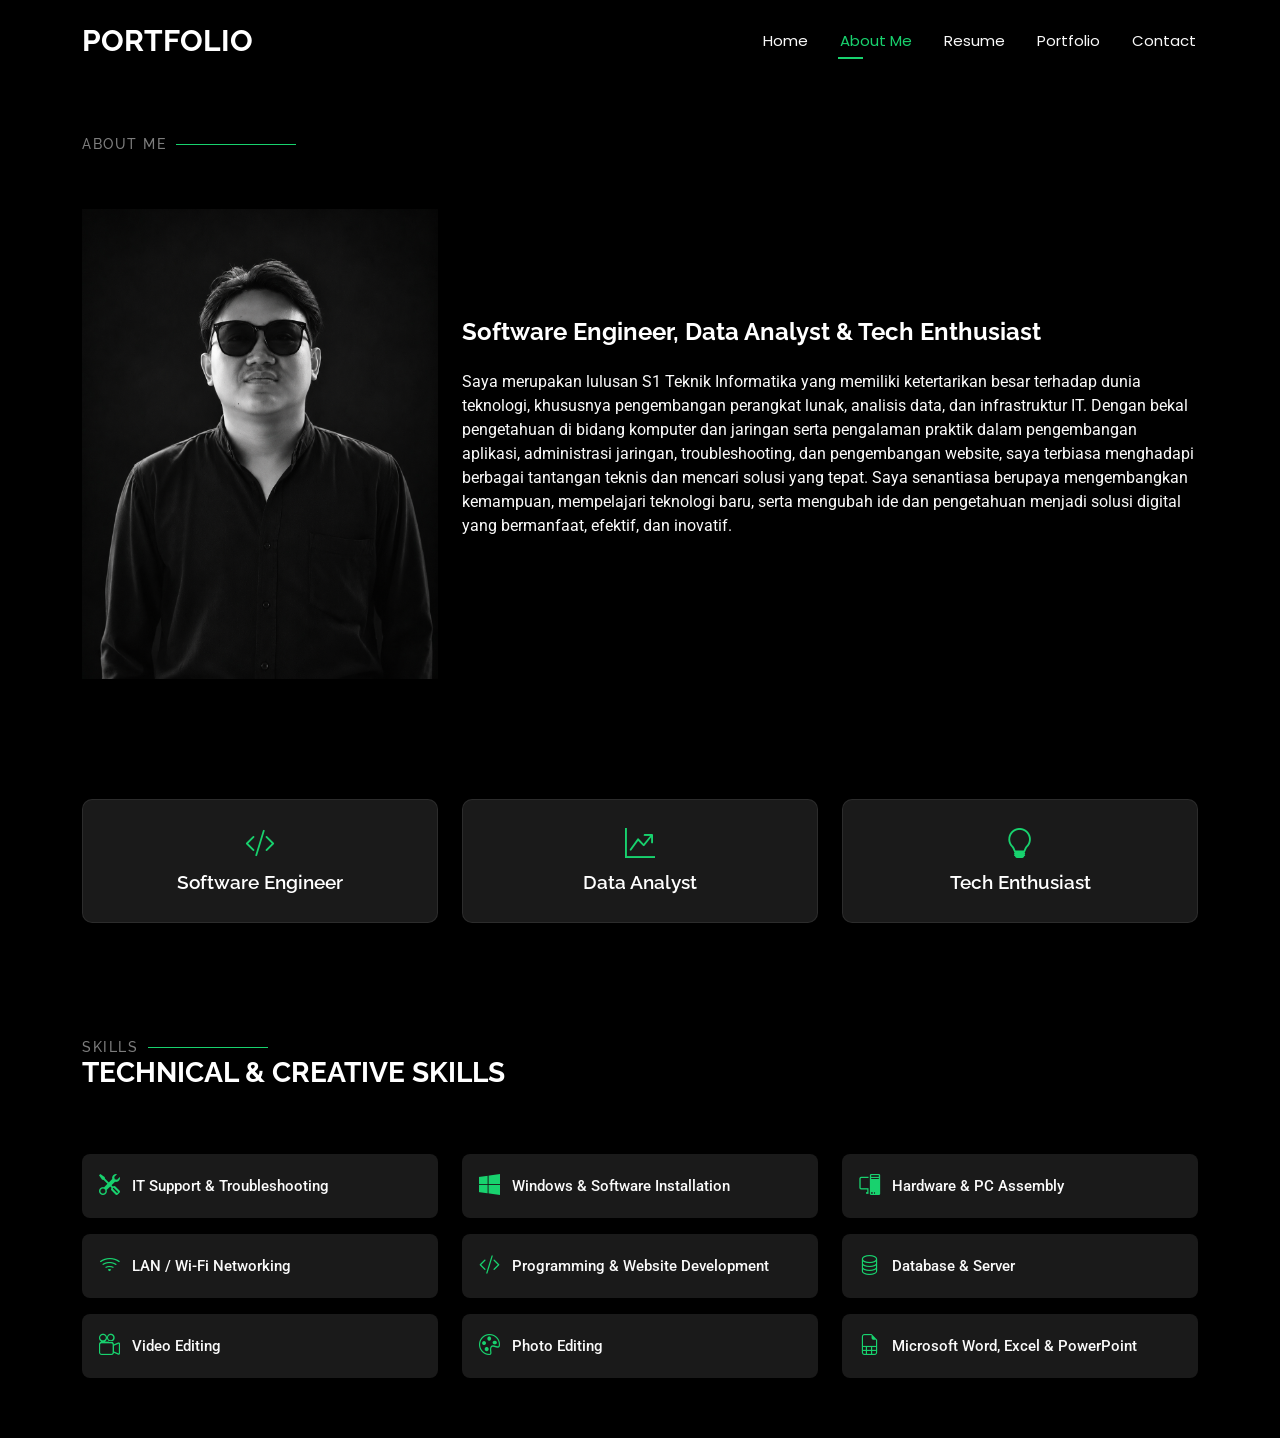
==== about.html @ 97897a9e "Upload web portfolio perdana" ====
<!doctype html>
<html lang="en">
  <head>
    <meta charset="utf-8" />
    <meta content="width=device-width, initial-scale=1.0" name="viewport" />
    <title>PORTFOLIO | About Me</title>
    <meta name="description" content="" />
    <meta name="keywords" content="" />

    <!-- Favicons -->
    <link href="assets/img/favicon.png" rel="icon" />
    <link href="assets/img/apple-touch-icon.png" rel="apple-touch-icon" />

    <!-- Fonts -->
    <link href="https://fonts.googleapis.com" rel="preconnect" />
    <link href="https://fonts.gstatic.com" rel="preconnect" crossorigin />
    <link
      href="https://fonts.googleapis.com/css2?family=Roboto:ital,wght@0,100;0,300;0,400;0,500;0,700;0,900;1,100;1,300;1,400;1,500;1,700;1,900&family=Poppins:ital,wght@0,100;0,200;0,300;0,400;0,500;0,600;0,700;0,800;0,900;1,100;1,200;1,300;1,400;1,500;1,600;1,700;1,800;1,900&family=Raleway:ital,wght@0,100;0,200;0,300;0,400;0,500;0,600;0,700;0,800;0,900;1,100;1,200;1,300;1,400;1,500;1,600;1,700;1,800;1,900&display=swap"
      rel="stylesheet"
    />

    <!-- Vendor CSS Files -->
    <link
      href="assets/vendor/bootstrap/css/bootstrap.min.css"
      rel="stylesheet"
    />
    <link
      href="assets/vendor/bootstrap-icons/bootstrap-icons.css"
      rel="stylesheet"
    />
    <link href="assets/vendor/aos/aos.css" rel="stylesheet" />
    <link href="assets/vendor/swiper/swiper-bundle.min.css" rel="stylesheet" />
    <link
      href="assets/vendor/glightbox/css/glightbox.min.css"
      rel="stylesheet"
    />

    <!-- Main CSS File -->
    <link href="assets/css/main.css" rel="stylesheet" />

    <!-- =======================================================
  * Template Name: PORTFOLIO
  * Template URL: https://bootstrapmade.com/personal-free-resume-bootstrap-template/
  * Updated: Mar 05 2025 with Bootstrap v5.3.3
  * Author: BootstrapMade.com
  * License: https://bootstrapmade.com/license/
  ======================================================== -->
  </head>

  <body class="about-page">
    <header id="header" class="header d-flex align-items-center fixed-top">
      <div
        class="container-fluid container-xl position-relative d-flex align-items-center justify-content-between"
      >
        <a href="index.html" class="logo d-flex align-items-center">
          <!-- Uncomment the line below if you also wish to use an image logo -->
          <!-- <img src="assets/img/logo.webp" alt=""> -->
          <h1 class="sitename">PORTFOLIO</h1>
        </a>

        <nav id="navmenu" class="navmenu">
          <ul>
            <li><a href="index.html">Home</a></li>
            <li><a href="about.html" class="active">About Me</a></li>
            <li><a href="resume.html">Resume</a></li>
            <li><a href="portfolio.html">Portfolio</a></li>
            <li><a href="contact.html">Contact</a></li>
          </ul>
          <i class="mobile-nav-toggle d-xl-none bi bi-list"></i>
        </nav>
      </div>
    </header>

    <main class="main">
      <!-- About Section -->
      <section id="about" class="about section">
        <div class="container section-title" data-aos="fade-up">
          <h2>About Me</h2>
        </div>

        <div class="container" data-aos="fade-up" data-aos-delay="100">
          <div class="row gy-4 align-items-center">
            <!-- Profile Image -->
            <div class="col-lg-4 col-md-5">
              <img
                src="assets/img/profile-img.png"
                class="img-fluid"
                alt="Aditya Perbawa"
                style="
                  width: 100%;
                  max-height: 470px;
                  object-fit: cover;
                  object-position: center;
                "
              />
            </div>

            <div class="col-lg-8 content">
              <h2>Software Engineer, Data Analyst &amp; Tech Enthusiast</h2>

              <p class="py-3">
                Saya merupakan lulusan S1 Teknik Informatika yang memiliki
                ketertarikan besar terhadap dunia teknologi, khususnya
                pengembangan perangkat lunak, analisis data, dan infrastruktur
                IT. Dengan bekal pengetahuan di bidang komputer dan jaringan
                serta pengalaman praktik dalam pengembangan aplikasi,
                administrasi jaringan, troubleshooting, dan pengembangan
                website, saya terbiasa menghadapi berbagai tantangan teknis dan
                mencari solusi yang tepat. Saya senantiasa berupaya
                mengembangkan kemampuan, mempelajari teknologi baru, serta
                mengubah ide dan pengetahuan menjadi solusi digital yang
                bermanfaat, efektif, dan inovatif.
              </p>
            </div>
          </div>
        </div>
      </section>
      <!-- /About Section -->

      <!-- Professional Roles Section -->
      <section id="roles" class="roles section">
        <div class="container" data-aos="fade-up" data-aos-delay="100">
          <div class="row gy-4">
            <div class="col-lg-4 col-md-6">
              <div class="role-card">
                <i class="bi bi-code-slash" aria-hidden="true"></i>
                <h3>Software Engineer</h3>
              </div>
            </div>
            <div class="col-lg-4 col-md-6">
              <div class="role-card">
                <i class="bi bi-graph-up-arrow" aria-hidden="true"></i>
                <h3>Data Analyst</h3>
              </div>
            </div>
            <div class="col-lg-4 col-md-6">
              <div class="role-card">
                <i class="bi bi-lightbulb" aria-hidden="true"></i>
                <h3>Tech Enthusiast</h3>
              </div>
            </div>
          </div>
        </div>
      </section>
      <!-- /Professional Roles Section -->

      <!-- Skills Section -->
      <section id="skills" class="skills section">
        <div class="container section-title" data-aos="fade-up">
          <h2>Skills</h2>
          <div>
            <span>Technical &amp; Creative</span>
            <span class="description-title">Skills</span>
          </div>
        </div>

        <div class="container" data-aos="fade-up" data-aos-delay="100">
          <div class="row gy-3 skills-list">
            <div class="col-lg-4 col-md-6">
              <div class="skill-item">
                <i class="bi bi-tools" aria-hidden="true"></i
                ><span>IT Support &amp; Troubleshooting</span>
              </div>
            </div>
            <div class="col-lg-4 col-md-6">
              <div class="skill-item">
                <i class="bi bi-windows" aria-hidden="true"></i
                ><span>Windows &amp; Software Installation</span>
              </div>
            </div>
            <div class="col-lg-4 col-md-6">
              <div class="skill-item">
                <i class="bi bi-pc-display" aria-hidden="true"></i
                ><span>Hardware &amp; PC Assembly</span>
              </div>
            </div>
            <div class="col-lg-4 col-md-6">
              <div class="skill-item">
                <i class="bi bi-wifi" aria-hidden="true"></i
                ><span>LAN / Wi-Fi Networking</span>
              </div>
            </div>
            <div class="col-lg-4 col-md-6">
              <div class="skill-item">
                <i class="bi bi-code-slash" aria-hidden="true"></i
                ><span>Programming &amp; Website Development</span>
              </div>
            </div>
            <div class="col-lg-4 col-md-6">
              <div class="skill-item">
                <i class="bi bi-database" aria-hidden="true"></i
                ><span>Database &amp; Server</span>
              </div>
            </div>
            <div class="col-lg-4 col-md-6">
              <div class="skill-item">
                <i class="bi bi-camera-reels" aria-hidden="true"></i
                ><span>Video Editing</span>
              </div>
            </div>
            <div class="col-lg-4 col-md-6">
              <div class="skill-item">
                <i class="bi bi-palette" aria-hidden="true"></i
                ><span>Photo Editing</span>
              </div>
            </div>
            <div class="col-lg-4 col-md-6">
              <div class="skill-item">
                <i class="bi bi-file-earmark-spreadsheet" aria-hidden="true"></i
                ><span>Microsoft Word, Excel &amp; PowerPoint</span>
              </div>
            </div>
          </div>
        </div>
      </section>
      <!-- /Skills Section -->
    </main>

    <!-- Scroll Top -->
    <a
      href="#"
      id="scroll-top"
      class="scroll-top d-flex align-items-center justify-content-center"
      ><i class="bi bi-arrow-up-short"></i
    ></a>

    <!-- Preloader -->
    <div id="preloader"></div>

    <!-- Vendor JS Files -->
    <script src="assets/vendor/bootstrap/js/bootstrap.bundle.min.js"></script>
    <script src="assets/vendor/aos/aos.js"></script>
    <script src="assets/vendor/typed.js/typed.umd.js"></script>
    <script src="assets/vendor/swiper/swiper-bundle.min.js"></script>
    <script src="assets/vendor/glightbox/js/glightbox.min.js"></script>
    <script src="assets/vendor/imagesloaded/imagesloaded.pkgd.min.js"></script>
    <script src="assets/vendor/isotope-layout/isotope.pkgd.min.js"></script>

    <!-- Main JS File -->
    <script src="assets/js/main.js"></script>
  </body>
</html>
---- assets/css/main.css ----
/**
* Template Name: Personal
* Template URL: https://bootstrapmade.com/personal-free-resume-bootstrap-template/
* Updated: Mar 05 2025 with Bootstrap v5.3.3
* Author: BootstrapMade.com
* License: https://bootstrapmade.com/license/
*/

/*--------------------------------------------------------------
# Font & Color Variables
# Help: https://bootstrapmade.com/color-system/
--------------------------------------------------------------*/
/* Fonts */
:root {
  --default-font: "Roboto",  system-ui, -apple-system, "Segoe UI", Roboto, "Helvetica Neue", Arial, "Noto Sans", "Liberation Sans", sans-serif, "Apple Color Emoji", "Segoe UI Emoji", "Segoe UI Symbol", "Noto Color Emoji";
  --heading-font: "Raleway",  sans-serif;
  --nav-font: "Poppins",  sans-serif;
}

/* Global Colors - The following color variables are used throughout the website. Updating them here will change the color scheme of the entire website */
:root { 
  --background-color: #000000; /* Background color for the entire website, including individual sections */
  --default-color: #fafafa; /* Default color used for the majority of the text content across the entire website */
  --heading-color: #ffffff; /* Color for headings, subheadings and title throughout the website */
  --accent-color: #18d26e; /* Accent color that represents your brand on the website. It's used for buttons, links, and other elements that need to stand out */
  --surface-color: #1a1a1a; /* The surface color is used as a background of boxed elements within sections, such as cards, icon boxes, or other elements that require a visual separation from the global background. */
  --contrast-color: #000000; /* Contrast color for text, ensuring readability against backgrounds of accent, heading, or default colors. */
}

/* Nav Menu Colors - The following color variables are used specifically for the navigation menu. They are separate from the global colors to allow for more customization options */
:root {
  --nav-color: #fafafa;  /* The default color of the main navmenu links */
  --nav-hover-color: #18d26e; /* Applied to main navmenu links when they are hovered over or active */
  --nav-mobile-background-color: #1a1a1a; /* Used as the background color for mobile navigation menu */
}

/* Color Presets - These classes override global colors when applied to any section or element, providing reuse of the sam color scheme. */

.light-background {
  --background-color: #1a1a1a;
  --surface-color: #343434;
}

.dark-background {
  --background-color: rgba(15, 15, 15, 0.975);
  --default-color: #ffffff;
  --heading-color: #ffffff;
  --surface-color: #292929f9;
  --contrast-color: #000000;
}

/* Smooth scroll */
:root {
  scroll-behavior: smooth;
}

/*--------------------------------------------------------------
# General Styling & Shared Classes
--------------------------------------------------------------*/
body {
  color: var(--default-color);
  background-color: var(--background-color);
  font-family: var(--default-font);
}

a {
  color: var(--accent-color);
  text-decoration: none;
  transition: 0.3s;
}

a:hover {
  color: color-mix(in srgb, var(--accent-color), transparent 25%);
  text-decoration: none;
}

h1,
h2,
h3,
h4,
h5,
h6 {
  color: var(--heading-color);
  font-family: var(--heading-font);
}

/* PHP Email Form Messages
------------------------------*/
.php-email-form .error-message {
  display: none;
  background: #df1529;
  color: #ffffff;
  text-align: left;
  padding: 15px;
  margin-bottom: 24px;
  font-weight: 600;
}

.php-email-form .sent-message {
  display: none;
  color: #ffffff;
  background: #059652;
  text-align: center;
  padding: 15px;
  margin-bottom: 24px;
  font-weight: 600;
}

.php-email-form .loading {
  display: none;
  background: var(--surface-color);
  text-align: center;
  padding: 15px;
  margin-bottom: 24px;
}

.php-email-form .loading:before {
  content: "";
  display: inline-block;
  border-radius: 50%;
  width: 24px;
  height: 24px;
  margin: 0 10px -6px 0;
  border: 3px solid var(--accent-color);
  border-top-color: var(--surface-color);
  animation: php-email-form-loading 1s linear infinite;
}

@keyframes php-email-form-loading {
  0% {
    transform: rotate(0deg);
  }

  100% {
    transform: rotate(360deg);
  }
}

/*--------------------------------------------------------------
# Global Header
--------------------------------------------------------------*/
.header {
  --background-color: rgba(0, 0, 0, 0);
  color: var(--default-color);
  background-color: var(--background-color);
  padding: 15px 0;
  transition: all 0.5s;
  z-index: 997;
}

.header .logo {
  line-height: 1;
}

.header .logo img {
  max-height: 32px;
  margin-right: 8px;
}

.header .logo h1 {
  font-size: 30px;
  margin: 0;
  font-weight: 700;
  color: var(--heading-color);
}

.scrolled .header {
  box-shadow: 0px 0 18px rgba(0, 0, 0, 0.1);
}

/* Global Header on Scroll
------------------------------*/
.scrolled .header {
  --background-color: rgba(0, 0, 0, 0.8);
}

/*--------------------------------------------------------------
# Navigation Menu
--------------------------------------------------------------*/
/* Desktop Navigation */
@media (min-width: 1200px) {
  .navmenu {
    padding: 0;
  }

  .navmenu ul {
    margin: 0;
    padding: 0;
    display: flex;
    list-style: none;
    align-items: center;
  }

  .navmenu li {
    position: relative;
  }

  .navmenu>ul>li {
    white-space: nowrap;
    padding: 15px 14px;
  }

  .navmenu>ul>li:last-child {
    padding-right: 0;
  }

  .navmenu a,
  .navmenu a:focus {
    color: var(--nav-color);
    font-size: 15px;
    padding: 0 2px;
    font-family: var(--nav-font);
    font-weight: 400;
    display: flex;
    align-items: center;
    justify-content: space-between;
    white-space: nowrap;
    transition: 0.3s;
    position: relative;
  }

  .navmenu a i,
  .navmenu a:focus i {
    font-size: 12px;
    line-height: 0;
    margin-left: 5px;
    transition: 0.3s;
  }

  .navmenu>ul>li>a:before {
    content: "";
    position: absolute;
    height: 2px;
    bottom: -6px;
    left: 0;
    background-color: var(--nav-hover-color);
    visibility: hidden;
    width: 0px;
    transition: all 0.3s ease-in-out 0s;
  }

  .navmenu a:hover:before,
  .navmenu li:hover>a:before,
  .navmenu .active:before {
    visibility: visible;
    width: 25px;
  }

  .navmenu li:hover>a,
  .navmenu .active,
  .navmenu .active:focus {
    color: var(--nav-hover-color);
  }


}

/* Mobile Navigation */
@media (max-width: 1199px) {
  .mobile-nav-toggle {
    color: var(--nav-color);
    font-size: 28px;
    line-height: 0;
    margin-right: 10px;
    cursor: pointer;
    transition: color 0.3s;
  }

  .navmenu {
    padding: 0;
    z-index: 9997;
  }

  .navmenu ul {
    display: none;
    list-style: none;
    position: absolute;
    inset: 60px 20px 20px 20px;
    padding: 10px 0;
    margin: 0;
    border-radius: 6px;
    background-color: var(--nav-mobile-background-color);
    border: 1px solid color-mix(in srgb, var(--default-color), transparent 90%);
    box-shadow: none;
    overflow-y: auto;
    transition: 0.3s;
    z-index: 9998;
  }

  .navmenu a,
  .navmenu a:focus {
    color: var(--nav-color);
    padding: 10px 20px;
    font-family: var(--nav-font);
    font-size: 17px;
    font-weight: 500;
    display: flex;
    align-items: center;
    justify-content: space-between;
    white-space: nowrap;
    transition: 0.3s;
  }

  .navmenu a i,
  .navmenu a:focus i {
    font-size: 12px;
    line-height: 0;
    margin-left: 5px;
    width: 30px;
    height: 30px;
    display: flex;
    align-items: center;
    justify-content: center;
    border-radius: 50%;
    transition: 0.3s;
    background-color: color-mix(in srgb, var(--accent-color), transparent 90%);
  }

  .navmenu a i:hover,
  .navmenu a:focus i:hover {
    background-color: var(--accent-color);
    color: var(--contrast-color);
  }

  .navmenu a:hover,
  .navmenu .active,
  .navmenu .active:focus {
    color: var(--nav-hover-color);
  }



  .mobile-nav-active {
    overflow: hidden;
  }

  .mobile-nav-active .mobile-nav-toggle {
    color: #fff;
    position: absolute;
    font-size: 32px;
    top: 15px;
    right: 15px;
    margin-right: 0;
    z-index: 9999;
  }

  .mobile-nav-active .navmenu {
    position: fixed;
    overflow: hidden;
    inset: 0;
    background: rgba(33, 37, 41, 0.8);
    transition: 0.3s;
  }

  .mobile-nav-active .navmenu>ul {
    display: block;
  }
}

/*--------------------------------------------------------------
# Preloader
--------------------------------------------------------------*/
#preloader {
  position: fixed;
  inset: 0;
  z-index: 999999;
  overflow: hidden;
  background: var(--background-color);
  transition: all 0.6s ease-out;
}

#preloader:before {
  content: "";
  position: fixed;
  top: calc(50% - 30px);
  left: calc(50% - 30px);
  border: 6px solid #ffffff;
  border-color: var(--accent-color) transparent var(--accent-color) transparent;
  border-radius: 50%;
  width: 60px;
  height: 60px;
  animation: animate-preloader 1.5s linear infinite;
}

@keyframes animate-preloader {
  0% {
    transform: rotate(0deg);
  }

  100% {
    transform: rotate(360deg);
  }
}

/*--------------------------------------------------------------
# Scroll Top Button
--------------------------------------------------------------*/
.scroll-top {
  position: fixed;
  visibility: hidden;
  opacity: 0;
  right: 15px;
  bottom: -15px;
  z-index: 99999;
  background-color: var(--accent-color);
  width: 44px;
  height: 44px;
  border-radius: 50px;
  transition: all 0.4s;
}

.scroll-top i {
  font-size: 24px;
  color: var(--contrast-color);
  line-height: 0;
}

.scroll-top:hover {
  background-color: color-mix(in srgb, var(--accent-color), transparent 20%);
  color: var(--contrast-color);
}

.scroll-top.active {
  visibility: visible;
  opacity: 1;
  bottom: 15px;
}

/*--------------------------------------------------------------
# Disable aos animation delay on mobile devices
--------------------------------------------------------------*/
@media screen and (max-width: 768px) {
  [data-aos-delay] {
    transition-delay: 0 !important;
  }
}

/*--------------------------------------------------------------
# Global Sections
--------------------------------------------------------------*/
section,
.section {
  color: var(--default-color);
  background-color: var(--background-color);
  padding: 60px 0;
  scroll-margin-top: 100px;
  overflow: clip;
}

@media (max-width: 1199px) {

  section,
  .section {
    scroll-margin-top: 66px;
  }
}

/*--------------------------------------------------------------
# Global Section Titles
--------------------------------------------------------------*/
.section-title {
  padding-bottom: 60px;
  position: relative;
}

.section-title h2 {
  font-size: 14px;
  font-weight: 500;
  padding: 0;
  line-height: 1px;
  margin: 0;
  letter-spacing: 1.5px;
  text-transform: uppercase;
  color: color-mix(in srgb, var(--default-color), transparent 50%);
  position: relative;
}

.section-title h2::after {
  content: "";
  width: 120px;
  height: 1px;
  display: inline-block;
  background: var(--accent-color);
  margin: 4px 10px;
}

.section-title div {
  color: var(--heading-color);
  margin: 0;
  margin: 0;
  font-size: 28px;
  font-weight: 700;
  text-transform: uppercase;
  font-family: var(--heading-font);
}

/*--------------------------------------------------------------
# Hero Section
--------------------------------------------------------------*/
.hero {
  width: 100%;
  min-height: 100vh;
  position: relative;
  padding: 80px 0;
  display: flex;
  align-items: center;
  justify-content: center;
}

.hero img {
  position: absolute;
  inset: 0;
  display: block;
  width: 100%;
  height: 100%;
  object-fit: cover;
  z-index: 1;
}

.hero .container {
  position: relative;
  z-index: 3;
}

.hero h2 {
  margin: 0;
  font-size: 64px;
  font-weight: 700;
}

.hero p {
  margin: 5px 0 0 0;
  font-size: 26px;
}

.hero p span {
  letter-spacing: 1px;
  border-bottom: 2px solid var(--accent-color);
}

.hero .social-links {
  margin-top: 25px;
}

.hero .social-links a {
  background-color: color-mix(in srgb, var(--default-color), transparent 90%);
  color: var(--default-color);
  font-size: 14px;
  width: 40px;
  height: 40px;
  border-radius: 50px;
  display: inline-flex;
  align-items: center;
  justify-content: center;
  margin-right: 20px;
  transition: 0.3s;
}

.hero .social-links a:hover {
  background-color: var(--accent-color);
}

@media (max-width: 768px) {
  .hero h2 {
    font-size: 32px;
  }

  .hero p {
    font-size: 20px;
  }
}

/*--------------------------------------------------------------
# About Section
--------------------------------------------------------------*/
.about .content h2 {
  font-weight: 700;
  font-size: 24px;
}

.about .content ul {
  list-style: none;
  padding: 0;
}

.about .content ul li {
  margin-bottom: 20px;
  display: flex;
  align-items: center;
}

.about .content ul strong {
  margin-right: 10px;
}

.about .content ul i {
  font-size: 16px;
  margin-right: 5px;
  color: var(--accent-color);
  line-height: 0;
}

/*--------------------------------------------------------------
# Stats Section
--------------------------------------------------------------*/
.stats i {
  background-color: var(--surface-color);
  color: var(--accent-color);
  box-shadow: 0px 2px 25px rgba(0, 0, 0, 0.1);
  width: 54px;
  height: 54px;
  font-size: 24px;
  border-radius: 50px;
  border: 2px solid var(--background-color);
  display: inline-flex;
  align-items: center;
  justify-content: center;
  position: relative;
  z-index: 1;
}

.stats .stats-item {
  background-color: var(--surface-color);
  margin-top: -27px;
  padding: 30px 30px 25px 30px;
  width: 100%;
  position: relative;
  text-align: center;
  box-shadow: 0px 2px 35px rgba(0, 0, 0, 0.1);
  border-radius: 4px;
  z-index: 0;
}

.stats .stats-item span {
  font-size: 36px;
  display: block;
  font-weight: 700;
  color: color-mix(in srgb, var(--default-color), transparent 20%);
}

.stats .stats-item p {
  padding: 0;
  margin: 0;
  font-family: var(--heading-font);
  font-size: 16px;
}

/*--------------------------------------------------------------
# Skills Section
--------------------------------------------------------------*/
.skills .progress {
  height: 60px;
  display: block;
  background: none;
  border-radius: 0;
}

.skills .progress .skill {
  color: var(--heading-color);
  padding: 0;
  margin: 0 0 6px 0;
  text-transform: uppercase;
  display: block;
  font-weight: 600;
  font-family: var(--heading-font);
}

.skills .progress .skill .val {
  float: right;
  font-style: normal;
}

.skills .progress-bar-wrap {
  background: color-mix(in srgb, var(--default-color), transparent 90%);
  height: 10px;
}

.skills .progress-bar {
  width: 1px;
  height: 10px;
  transition: 0.9s;
  background-color: var(--accent-color);
}

/*--------------------------------------------------------------
# Interests Section
--------------------------------------------------------------*/
.interests .features-item {
  background-color: var(--surface-color);
  display: flex;
  align-items: center;
  padding: 20px;
  transition: 0.3s;
  border: 1px solid color-mix(in srgb, var(--default-color), transparent 90%);
  position: relative;
}

.interests .features-item i {
  font-size: 32px;
  padding-right: 10px;
  line-height: 0;
}

.interests .features-item h3 {
  font-weight: 700;
  margin: 0;
  padding: 0;
  line-height: 1;
  font-size: 16px;
}

.interests .features-item h3 a {
  color: var(--heading-color);
  transition: 0.3s;
}

.interests .features-item:hover {
  border-color: var(--accent-color);
}

.interests .features-item:hover h3 a {
  color: var(--accent-color);
}

/*--------------------------------------------------------------
# Testimonials Section
--------------------------------------------------------------*/
.testimonials .testimonials-carousel,
.testimonials .testimonials-slider {
  overflow: hidden;
}

.testimonials .testimonial-item {
  box-sizing: content-box;
  min-height: 320px;
}

.testimonials .testimonial-item .testimonial-img {
  width: 90px;
  border-radius: 50%;
  margin: -40px 0 0 40px;
  position: relative;
  z-index: 2;
  border: 6px solid var(--background-color);
}

.testimonials .testimonial-item h3 {
  font-size: 18px;
  font-weight: bold;
  margin: 10px 0 5px 45px;
}

.testimonials .testimonial-item h4 {
  font-size: 14px;
  color: color-mix(in srgb, var(--default-color), transparent 20%);
  margin: 0 0 0 45px;
}

.testimonials .testimonial-item .quote-icon-left,
.testimonials .testimonial-item .quote-icon-right {
  color: color-mix(in srgb, var(--accent-color), transparent 50%);
  font-size: 26px;
  line-height: 0;
}

.testimonials .testimonial-item .quote-icon-left {
  display: inline-block;
  left: -5px;
  position: relative;
}

.testimonials .testimonial-item .quote-icon-right {
  display: inline-block;
  right: -5px;
  position: relative;
  top: 10px;
  transform: scale(-1, -1);
}

.testimonials .testimonial-item p {
  font-style: italic;
  margin: 0 15px 0 15px;
  padding: 20px 20px 60px 20px;
  background: var(--surface-color);
  border-radius: 6px;
  position: relative;
  z-index: 1;
}

.testimonials .swiper-wrapper {
  height: auto;
}

.testimonials .swiper-pagination {
  margin-top: 20px;
  position: relative;
}

.testimonials .swiper-pagination .swiper-pagination-bullet {
  width: 12px;
  height: 12px;
  background-color: var(--background-color);
  opacity: 1;
  border: 1px solid var(--accent-color);
}

.testimonials .swiper-pagination .swiper-pagination-bullet-active {
  background-color: var(--accent-color);
}

/*--------------------------------------------------------------
# Resume Section
--------------------------------------------------------------*/
.resume .resume-title {
  color: var(--heading-color);
  font-size: 26px;
  font-weight: 700;
  margin-top: 20px;
  margin-bottom: 20px;
}

.resume .resume-item {
  padding: 0 0 20px 20px;
  margin-top: -2px;
  border-left: 2px solid var(--accent-color);
  position: relative;
}

.resume .resume-item h4 {
  line-height: 18px;
  font-size: 18px;
  font-weight: 600;
  text-transform: uppercase;
  color: color-mix(in srgb, var(--default-color), transparent 20%);
  margin-bottom: 10px;
}

.resume .resume-item h5 {
  font-size: 16px;
  padding: 5px 15px;
  display: inline-block;
  font-weight: 600;
  margin-bottom: 10px;
}

.resume .resume-item ul {
  padding-left: 20px;
}

.resume .resume-item ul li {
  padding-bottom: 10px;
}

.resume .resume-item:last-child {
  padding-bottom: 0;
}

.resume .resume-item::before {
  content: "";
  position: absolute;
  width: 16px;
  height: 16px;
  border-radius: 50px;
  left: -9px;
  top: 0;
  background: var(--background-color);
  border: 2px solid var(--accent-color);
}

/*--------------------------------------------------------------
# Services Section
--------------------------------------------------------------*/
.services .service-item {
  background-color: var(--surface-color);
  text-align: center;
  padding: 80px 20px;
  transition: all ease-in-out 0.3s;
  height: 100%;
}

.services .service-item .icon {
  margin: 0 auto;
  width: 64px;
  height: 64px;
  background: var(--accent-color);
  border-radius: 4px;
  display: flex;
  align-items: center;
  justify-content: center;
  margin-bottom: 20px;
  transition: 0.3s;
  transform-style: preserve-3d;
}

.services .service-item .icon i {
  color: var(--contrast-color);
  font-size: 28px;
  transition: ease-in-out 0.3s;
}

.services .service-item .icon::before {
  position: absolute;
  content: "";
  left: -8px;
  top: -8px;
  height: 100%;
  width: 100%;
  background: color-mix(in srgb, var(--accent-color), transparent 80%);
  border-radius: 5px;
  transition: all 0.3s ease-out 0s;
  transform: translateZ(-1px);
}

.services .service-item h3 {
  font-weight: 700;
  margin: 10px 0 15px 0;
  font-size: 22px;
}

.services .service-item p {
  line-height: 24px;
  font-size: 14px;
  margin-bottom: 0;
}

.services .service-item:hover {
  background: var(--accent-color);
  border-color: var(--accent-color);
}

.services .service-item:hover .icon {
  background: var(--surface-color);
}

.services .service-item:hover .icon i {
  color: var(--accent-color);
}

.services .service-item:hover .icon::before {
  background: color-mix(in srgb, var(--background-color), transparent 70%);
}

.services .service-item:hover h3,
.services .service-item:hover p {
  color: var(--contrast-color);
}

/*--------------------------------------------------------------
# Service Details Section
--------------------------------------------------------------*/
.service-details .services-list {
  background-color: var(--surface-color);
  padding: 10px 30px;
  border: 1px solid color-mix(in srgb, var(--default-color), transparent 90%);
  margin-bottom: 20px;
}

.service-details .services-list a {
  display: block;
  line-height: 1;
  padding: 8px 0 8px 15px;
  border-left: 3px solid color-mix(in srgb, var(--default-color), transparent 70%);
  margin: 20px 0;
  color: color-mix(in srgb, var(--default-color), transparent 20%);
  transition: 0.3s;
}

.service-details .services-list a.active {
  color: var(--heading-color);
  font-weight: 700;
  border-color: var(--accent-color);
}

.service-details .services-list a:hover {
  border-color: var(--accent-color);
}

.service-details .services-img {
  margin-bottom: 20px;
}

.service-details h3 {
  font-size: 26px;
  font-weight: 700;
}

.service-details h4 {
  font-size: 20px;
  font-weight: 700;
}

.service-details p {
  font-size: 15px;
}

.service-details ul {
  list-style: none;
  padding: 0;
  font-size: 15px;
}

.service-details ul li {
  padding: 5px 0;
  display: flex;
  align-items: center;
}

.service-details ul i {
  font-size: 20px;
  margin-right: 8px;
  color: var(--accent-color);
}

/*--------------------------------------------------------------
# Portfolio Section
--------------------------------------------------------------*/
.portfolio .portfolio-filters {
  padding: 0;
  margin: 0 auto 20px auto;
  list-style: none;
  text-align: center;
}

.portfolio .portfolio-filters li {
  cursor: pointer;
  display: inline-block;
  padding: 0;
  font-size: 18px;
  font-weight: 500;
  margin: 0 10px;
  line-height: 1;
  margin-bottom: 5px;
  transition: all 0.3s ease-in-out;
}

.portfolio .portfolio-filters li:hover,
.portfolio .portfolio-filters li.filter-active {
  color: var(--accent-color);
}

.portfolio .portfolio-filters li:first-child {
  margin-left: 0;
}

.portfolio .portfolio-filters li:last-child {
  margin-right: 0;
}

@media (max-width: 575px) {
  .portfolio .portfolio-filters li {
    font-size: 14px;
    margin: 0 5px;
  }
}

.portfolio .portfolio-content {
  position: relative;
  overflow: hidden;
}

.portfolio .portfolio-content img {
  transition: 0.3s;
}

.portfolio .portfolio-content .portfolio-info {
  opacity: 0;
  position: absolute;
  inset: 0;
  z-index: 3;
  transition: all ease-in-out 0.3s;
  background: rgba(0, 0, 0, 0.6);
  padding: 15px;
}

.portfolio .portfolio-content .portfolio-info h4 {
  font-size: 14px;
  padding: 5px 10px;
  font-weight: 400;
  color: #ffffff;
  display: inline-block;
  background-color: var(--accent-color);
}

.portfolio .portfolio-content .portfolio-info p {
  position: absolute;
  bottom: 10px;
  text-align: center;
  display: inline-block;
  left: 0;
  right: 0;
  font-size: 16px;
  font-weight: 600;
  color: rgba(255, 255, 255, 0.8);
}

.portfolio .portfolio-content .portfolio-info .preview-link,
.portfolio .portfolio-content .portfolio-info .details-link {
  position: absolute;
  left: calc(50% - 40px);
  font-size: 26px;
  top: calc(50% - 14px);
  color: #fff;
  transition: 0.3s;
  line-height: 1.2;
}

.portfolio .portfolio-content .portfolio-info .preview-link:hover,
.portfolio .portfolio-content .portfolio-info .details-link:hover {
  color: var(--accent-color);
}

.portfolio .portfolio-content .portfolio-info .details-link {
  left: 50%;
  font-size: 34px;
  line-height: 0;
}

.portfolio .portfolio-content:hover .portfolio-info {
  opacity: 1;
}

.portfolio .portfolio-content:hover img {
  transform: scale(1.1);
}

/*--------------------------------------------------------------
# Portfolio Details Section
--------------------------------------------------------------*/
.portfolio-details .portfolio-details-slider img {
  width: 100%;
}

.portfolio-details .portfolio-details-slider .swiper-pagination {
  margin-top: 20px;
  position: relative;
}

.portfolio-details .portfolio-details-slider .swiper-pagination .swiper-pagination-bullet {
  width: 12px;
  height: 12px;
  background-color: color-mix(in srgb, var(--default-color), transparent 85%);
  opacity: 1;
}

.portfolio-details .portfolio-details-slider .swiper-pagination .swiper-pagination-bullet-active {
  background-color: var(--accent-color);
}

.portfolio-details .portfolio-info {
  background-color: var(--surface-color);
  padding: 30px;
  box-shadow: 0px 0 30px rgba(0, 0, 0, 0.1);
}

.portfolio-details .portfolio-info h3 {
  font-size: 22px;
  font-weight: 700;
  margin-bottom: 20px;
  padding-bottom: 20px;
  border-bottom: 1px solid color-mix(in srgb, var(--default-color), transparent 85%);
}

.portfolio-details .portfolio-info ul {
  list-style: none;
  padding: 0;
  font-size: 15px;
}

.portfolio-details .portfolio-info ul li+li {
  margin-top: 10px;
}

.portfolio-details .portfolio-description {
  padding-top: 30px;
}

.portfolio-details .portfolio-description h2 {
  font-size: 26px;
  font-weight: 700;
  margin-bottom: 20px;
}

.portfolio-details .portfolio-description p {
  padding: 0;
  color: color-mix(in srgb, var(--default-color), transparent 30%);
}

/*--------------------------------------------------------------
# Starter Section Section
--------------------------------------------------------------*/
.starter-section {
  /* Add your styles here */
}

/*--------------------------------------------------------------
# Contact Section
--------------------------------------------------------------*/
.contact .info-item {
  box-shadow: 0px 0px 20px rgba(0, 0, 0, 0.1);
  padding: 20px 30px;
}

.contact .info-item .icon {
  color: var(--contrast-color);
  background-color: var(--accent-color);
  width: 56px;
  height: 56px;
  font-size: 24px;
  display: flex;
  justify-content: center;
  align-items: center;
  transition: all 0.3s ease-in-out;
  border-radius: 50%;
  margin-right: 15px;
}

.contact .info-item h3 {
  font-size: 18px;
  font-weight: 700;
  margin: 0 0 2px 0;
}

.contact .info-item p {
  padding: 0;
  margin-bottom: 0;
  font-size: 14px;
}

.contact .info-item .social-links a {
  font-size: 24px;
  display: inline-block;
  line-height: 1;
  margin: 4px 6px 0 0;
  transition: 0.3s;
  color: color-mix(in srgb, var(--default-color), transparent 50%);
}

.contact .info-item .social-links a:hover {
  color: var(--accent-color);
}

.contact .php-email-form {
  box-shadow: 0px 0px 20px rgba(0, 0, 0, 0.1);
  padding: 30px;
  margin-top: 30px;
}

@media (max-width: 575px) {
  .contact .php-email-form {
    padding: 20px;
  }
}

.contact .php-email-form input[type=text],
.contact .php-email-form input[type=email],
.contact .php-email-form textarea {
  color: var(--default-color);
  background-color: color-mix(in srgb, var(--background-color), transparent 50%);
  border-color: color-mix(in srgb, var(--default-color), transparent 80%);
  font-size: 14px;
  padding: 10px 15px;
  box-shadow: none;
  border-radius: 0;
}

.contact .php-email-form input[type=text]:focus,
.contact .php-email-form input[type=email]:focus,
.contact .php-email-form textarea:focus {
  border-color: var(--accent-color);
}

.contact .php-email-form input[type=text]::placeholder,
.contact .php-email-form input[type=email]::placeholder,
.contact .php-email-form textarea::placeholder {
  color: color-mix(in srgb, var(--default-color), transparent 70%);
}

.contact .php-email-form button[type=submit] {
  color: var(--contrast-color);
  background: var(--accent-color);
  border: 0;
  padding: 10px 30px;
  transition: 0.4s;
  border-radius: 50px;
}

.contact .php-email-form button[type=submit]:hover {
  background: color-mix(in srgb, var(--accent-color), transparent 20%);
}

/*--------------------------------------------------------------
# Portfolio Layout Customizations
--------------------------------------------------------------*/
body:not(.index-page) .main {
  padding-top: 80px;
}

.portfolio-social-links {
  display: flex;
  align-items: center;
  flex-wrap: wrap;
  gap: 12px;
}

.portfolio-social-links a {
  width: 44px;
  height: 44px;
  display: inline-flex;
  align-items: center;
  justify-content: center;
  margin: 0;
  border-radius: 50%;
  background: var(--accent-color);
  color: var(--contrast-color);
  font-size: 19px;
  line-height: 1;
  transition: 0.3s;
}

.portfolio-social-links a:hover {
  background: color-mix(in srgb, var(--accent-color), transparent 18%);
  color: var(--contrast-color);
  transform: translateY(-2px);
}

.hero .portfolio-social-links {
  margin-top: 25px;
  gap: 12px;
}

.hero .portfolio-social-links a {
  width: 44px;
  height: 44px;
  margin: 0;
  background: var(--accent-color);
  color: var(--contrast-color);
  font-size: 19px;
}

.roles .role-card {
  height: 100%;
  padding: 28px 20px;
  text-align: center;
  background: var(--surface-color);
  border: 1px solid color-mix(in srgb, var(--default-color), transparent 92%);
  border-radius: 10px;
  transition: 0.3s;
}

.roles .role-card:hover {
  transform: translateY(-4px);
  border-color: var(--accent-color);
}

.roles .role-card i {
  display: inline-block;
  margin-bottom: 12px;
  color: var(--accent-color);
  font-size: 30px;
  line-height: 1;
}

.roles .role-card h3 {
  margin: 0;
  font-size: 19px;
  font-weight: 600;
}

.skills-list .skill-item {
  display: flex;
  align-items: center;
  gap: 12px;
  height: 100%;
  min-height: 64px;
  padding: 15px 17px;
  background: var(--surface-color);
  border-radius: 8px;
  transition: 0.3s;
}

.skills-list .skill-item:hover {
  background: color-mix(in srgb, var(--surface-color), var(--accent-color) 10%);
}

.skills-list .skill-item i {
  flex: 0 0 auto;
  color: var(--accent-color);
  font-size: 21px;
}

.skills-list .skill-item span {
  font-size: 15px;
  font-weight: 500;
}

.contact .contact-social-wrap {
  display: flex;
  flex-direction: column;
  align-items: center;
  gap: 22px;
  padding: 24px 20px 10px;
  text-align: center;
}

.contact .contact-social-wrap p {
  margin: 0;
  color: color-mix(in srgb, var(--default-color), transparent 18%);
}

.contact .contact-social-wrap .portfolio-social-links {
  justify-content: center;
  gap: 16px;
}

.contact .contact-social-wrap .portfolio-social-links a {
  width: 58px;
  height: 58px;
  font-size: 24px;
}

@media (max-width: 575px) {
  body:not(.index-page) .main {
    padding-top: 72px;
  }

  .contact .contact-social-wrap .portfolio-social-links {
    gap: 12px;
  }

  .contact .contact-social-wrap .portfolio-social-links a {
    width: 50px;
    height: 50px;
    font-size: 21px;
  }
}
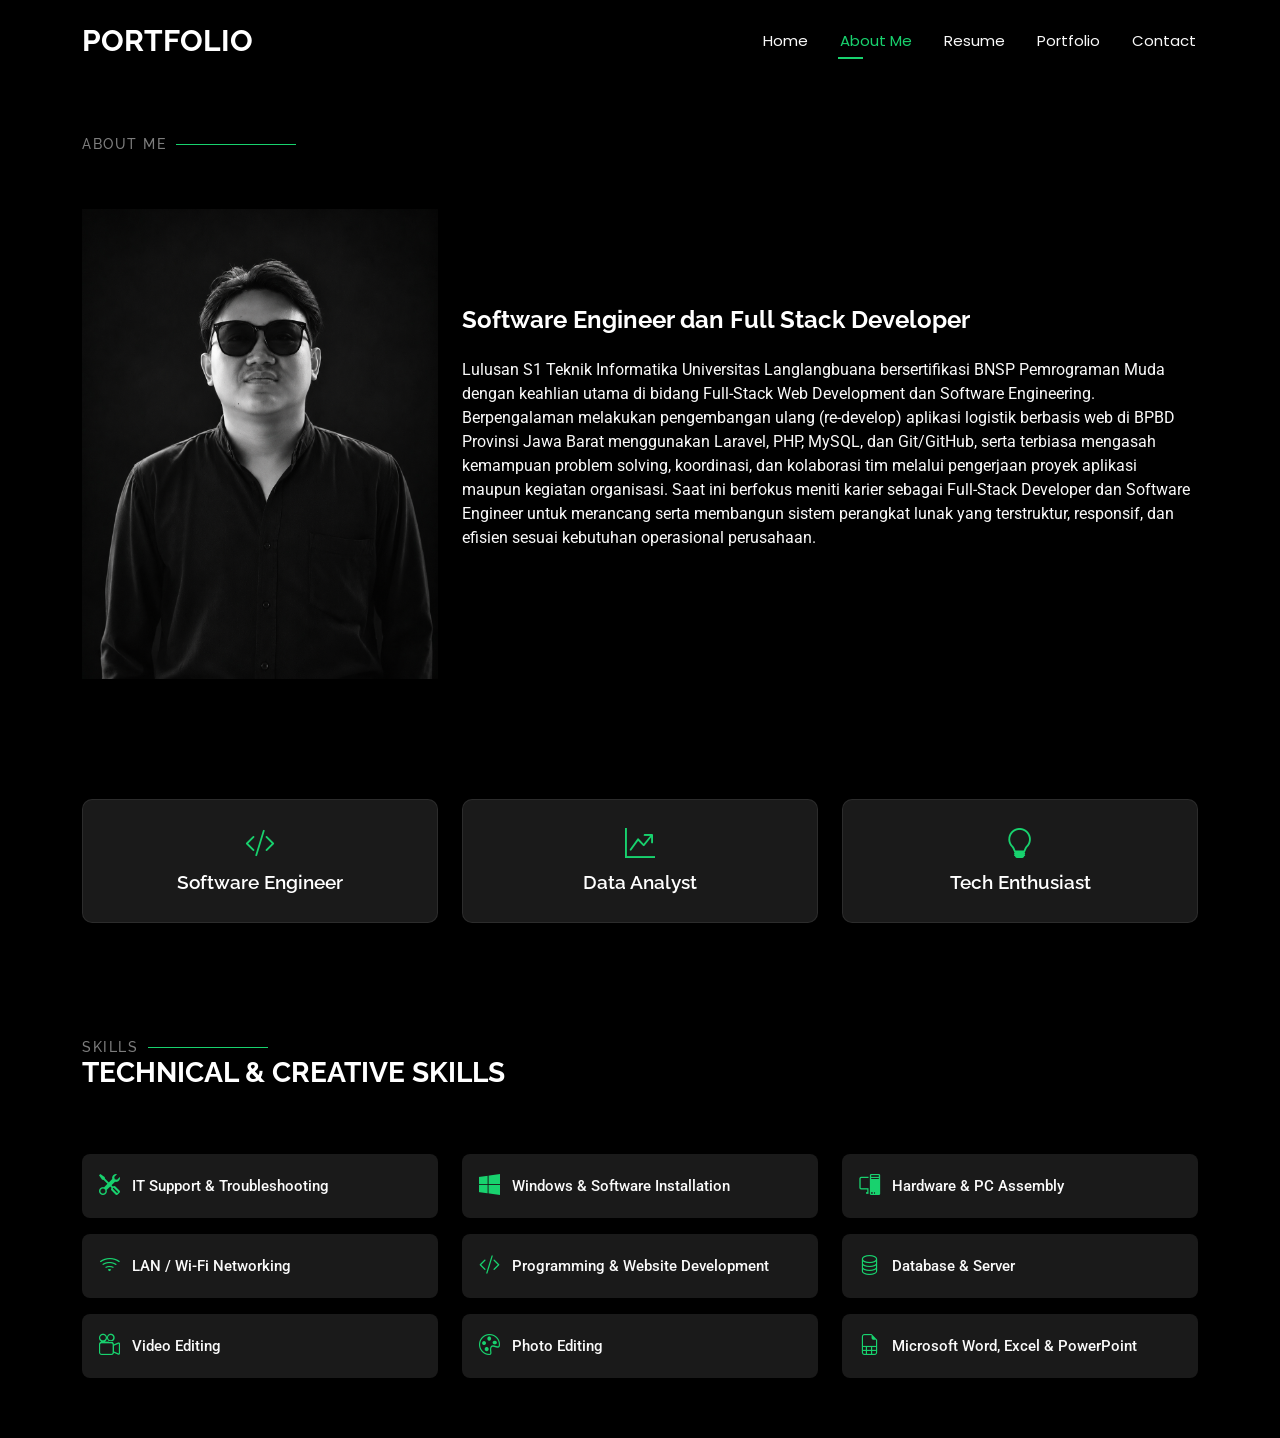
==== commit c7973164: "Perbarui About Me: judul jadi Software Engineer dan Full Stack Developer, ganti paragraf profil" ====
--- a/about.html
+++ b/about.html
@@ -96,20 +96,21 @@
             </div>
 
             <div class="col-lg-8 content">
-              <h2>Software Engineer, Data Analyst &amp; Tech Enthusiast</h2>
+              <h2>Software Engineer dan Full Stack Developer</h2>
 
               <p class="py-3">
-                Saya merupakan lulusan S1 Teknik Informatika yang memiliki
-                ketertarikan besar terhadap dunia teknologi, khususnya
-                pengembangan perangkat lunak, analisis data, dan infrastruktur
-                IT. Dengan bekal pengetahuan di bidang komputer dan jaringan
-                serta pengalaman praktik dalam pengembangan aplikasi,
-                administrasi jaringan, troubleshooting, dan pengembangan
-                website, saya terbiasa menghadapi berbagai tantangan teknis dan
-                mencari solusi yang tepat. Saya senantiasa berupaya
-                mengembangkan kemampuan, mempelajari teknologi baru, serta
-                mengubah ide dan pengetahuan menjadi solusi digital yang
-                bermanfaat, efektif, dan inovatif.
+                Lulusan S1 Teknik Informatika Universitas Langlangbuana
+                bersertifikasi BNSP Pemrograman Muda dengan keahlian utama di
+                bidang Full-Stack Web Development dan Software Engineering.
+                Berpengalaman melakukan pengembangan ulang (re-develop)
+                aplikasi logistik berbasis web di BPBD Provinsi Jawa Barat
+                menggunakan Laravel, PHP, MySQL, dan Git/GitHub, serta terbiasa
+                mengasah kemampuan problem solving, koordinasi, dan kolaborasi
+                tim melalui pengerjaan proyek aplikasi maupun kegiatan
+                organisasi. Saat ini berfokus meniti karier sebagai Full-Stack
+                Developer dan Software Engineer untuk merancang serta membangun
+                sistem perangkat lunak yang terstruktur, responsif, dan efisien
+                sesuai kebutuhan operasional perusahaan.
               </p>
             </div>
           </div>
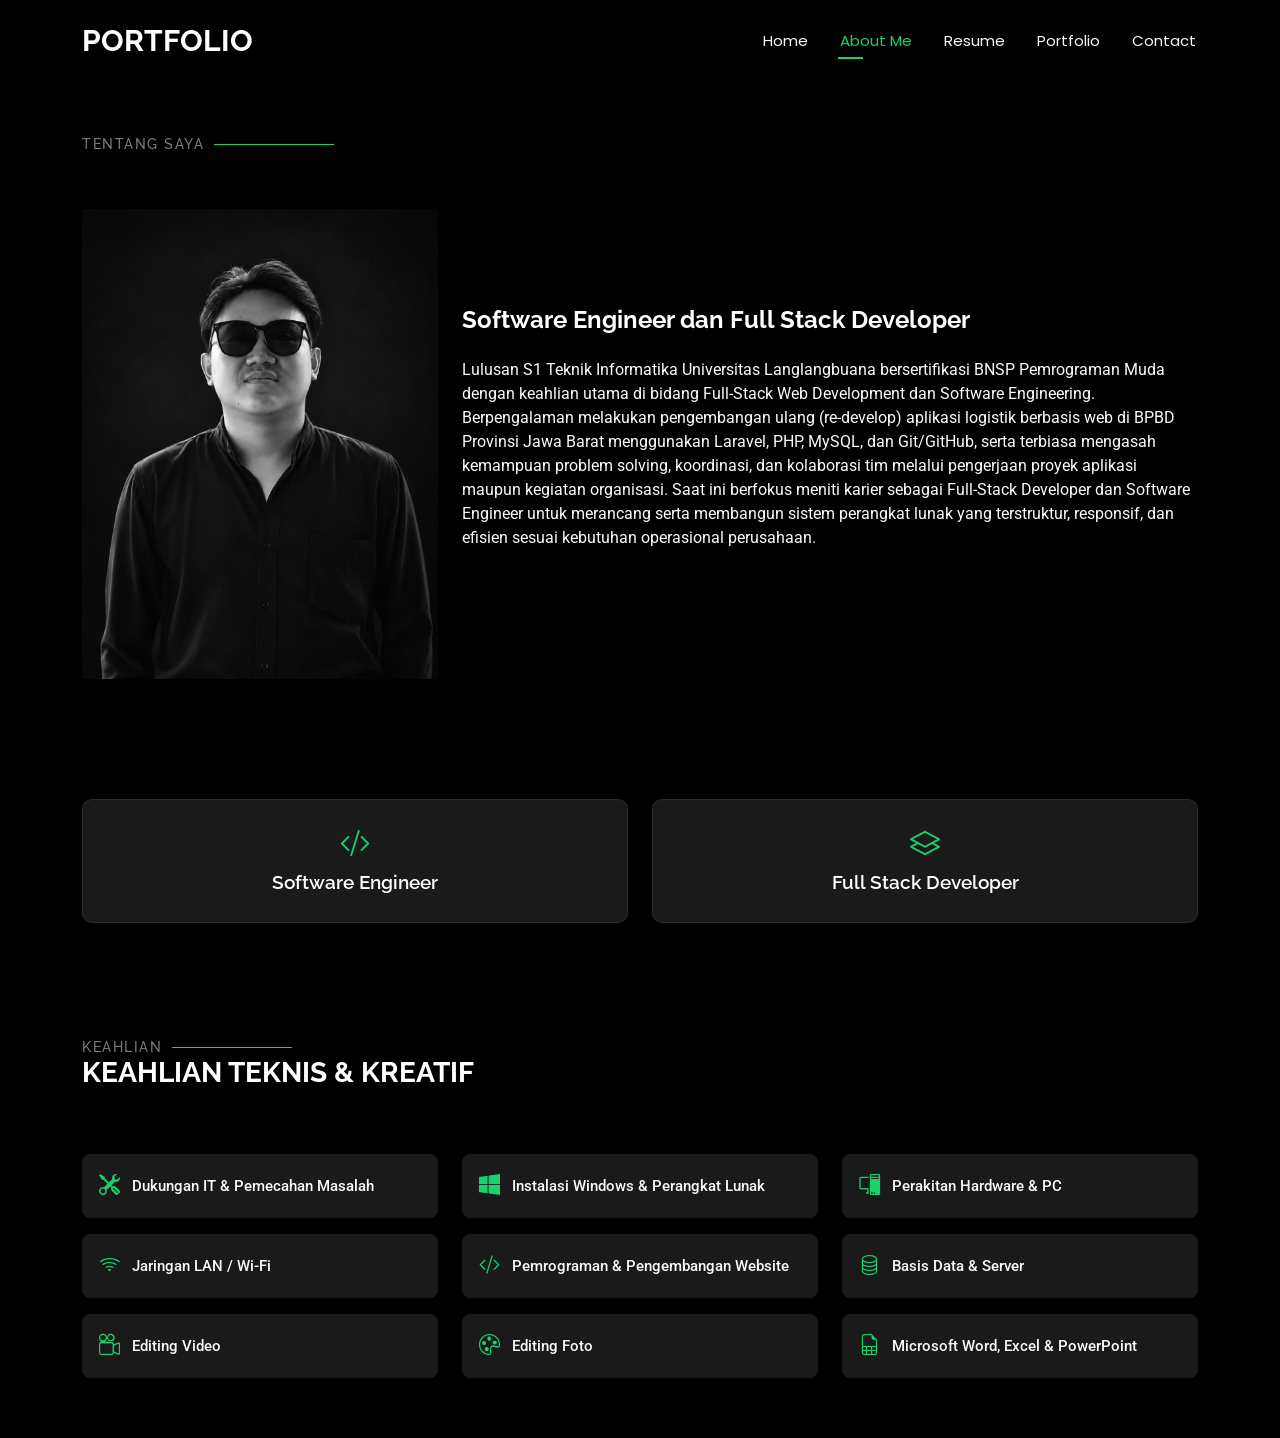
==== commit f83b3895: "About Me jadi Tentang Saya, 2 kartu peran Software Engineer dan Full Stack Developer, Skills diterje" ====
--- a/about.html
+++ b/about.html
@@ -75,7 +75,7 @@
       <!-- About Section -->
       <section id="about" class="about section">
         <div class="container section-title" data-aos="fade-up">
-          <h2>About Me</h2>
+          <h2>Tentang Saya</h2>
         </div>
 
         <div class="container" data-aos="fade-up" data-aos-delay="100">
@@ -122,22 +122,16 @@
       <section id="roles" class="roles section">
         <div class="container" data-aos="fade-up" data-aos-delay="100">
           <div class="row gy-4">
-            <div class="col-lg-4 col-md-6">
+            <div class="col-lg-6 col-md-6">
               <div class="role-card">
                 <i class="bi bi-code-slash" aria-hidden="true"></i>
                 <h3>Software Engineer</h3>
               </div>
             </div>
-            <div class="col-lg-4 col-md-6">
+            <div class="col-lg-6 col-md-6">
               <div class="role-card">
-                <i class="bi bi-graph-up-arrow" aria-hidden="true"></i>
-                <h3>Data Analyst</h3>
-              </div>
-            </div>
-            <div class="col-lg-4 col-md-6">
-              <div class="role-card">
-                <i class="bi bi-lightbulb" aria-hidden="true"></i>
-                <h3>Tech Enthusiast</h3>
+                <i class="bi bi-layers" aria-hidden="true"></i>
+                <h3>Full Stack Developer</h3>
               </div>
             </div>
           </div>
@@ -148,10 +142,10 @@
       <!-- Skills Section -->
       <section id="skills" class="skills section">
         <div class="container section-title" data-aos="fade-up">
-          <h2>Skills</h2>
+          <h2>Keahlian</h2>
           <div>
-            <span>Technical &amp; Creative</span>
-            <span class="description-title">Skills</span>
+            <span>Keahlian</span>
+            <span class="description-title">Teknis &amp; Kreatif</span>
           </div>
         </div>
 
@@ -160,49 +154,49 @@
             <div class="col-lg-4 col-md-6">
               <div class="skill-item">
                 <i class="bi bi-tools" aria-hidden="true"></i
-                ><span>IT Support &amp; Troubleshooting</span>
+                ><span>Dukungan IT &amp; Pemecahan Masalah</span>
               </div>
             </div>
             <div class="col-lg-4 col-md-6">
               <div class="skill-item">
                 <i class="bi bi-windows" aria-hidden="true"></i
-                ><span>Windows &amp; Software Installation</span>
+                ><span>Instalasi Windows &amp; Perangkat Lunak</span>
               </div>
             </div>
             <div class="col-lg-4 col-md-6">
               <div class="skill-item">
                 <i class="bi bi-pc-display" aria-hidden="true"></i
-                ><span>Hardware &amp; PC Assembly</span>
+                ><span>Perakitan Hardware &amp; PC</span>
               </div>
             </div>
             <div class="col-lg-4 col-md-6">
               <div class="skill-item">
                 <i class="bi bi-wifi" aria-hidden="true"></i
-                ><span>LAN / Wi-Fi Networking</span>
+                ><span>Jaringan LAN / Wi-Fi</span>
               </div>
             </div>
             <div class="col-lg-4 col-md-6">
               <div class="skill-item">
                 <i class="bi bi-code-slash" aria-hidden="true"></i
-                ><span>Programming &amp; Website Development</span>
+                ><span>Pemrograman &amp; Pengembangan Website</span>
               </div>
             </div>
             <div class="col-lg-4 col-md-6">
               <div class="skill-item">
                 <i class="bi bi-database" aria-hidden="true"></i
-                ><span>Database &amp; Server</span>
+                ><span>Basis Data &amp; Server</span>
               </div>
             </div>
             <div class="col-lg-4 col-md-6">
               <div class="skill-item">
                 <i class="bi bi-camera-reels" aria-hidden="true"></i
-                ><span>Video Editing</span>
+                ><span>Editing Video</span>
               </div>
             </div>
             <div class="col-lg-4 col-md-6">
               <div class="skill-item">
                 <i class="bi bi-palette" aria-hidden="true"></i
-                ><span>Photo Editing</span>
+                ><span>Editing Foto</span>
               </div>
             </div>
             <div class="col-lg-4 col-md-6">
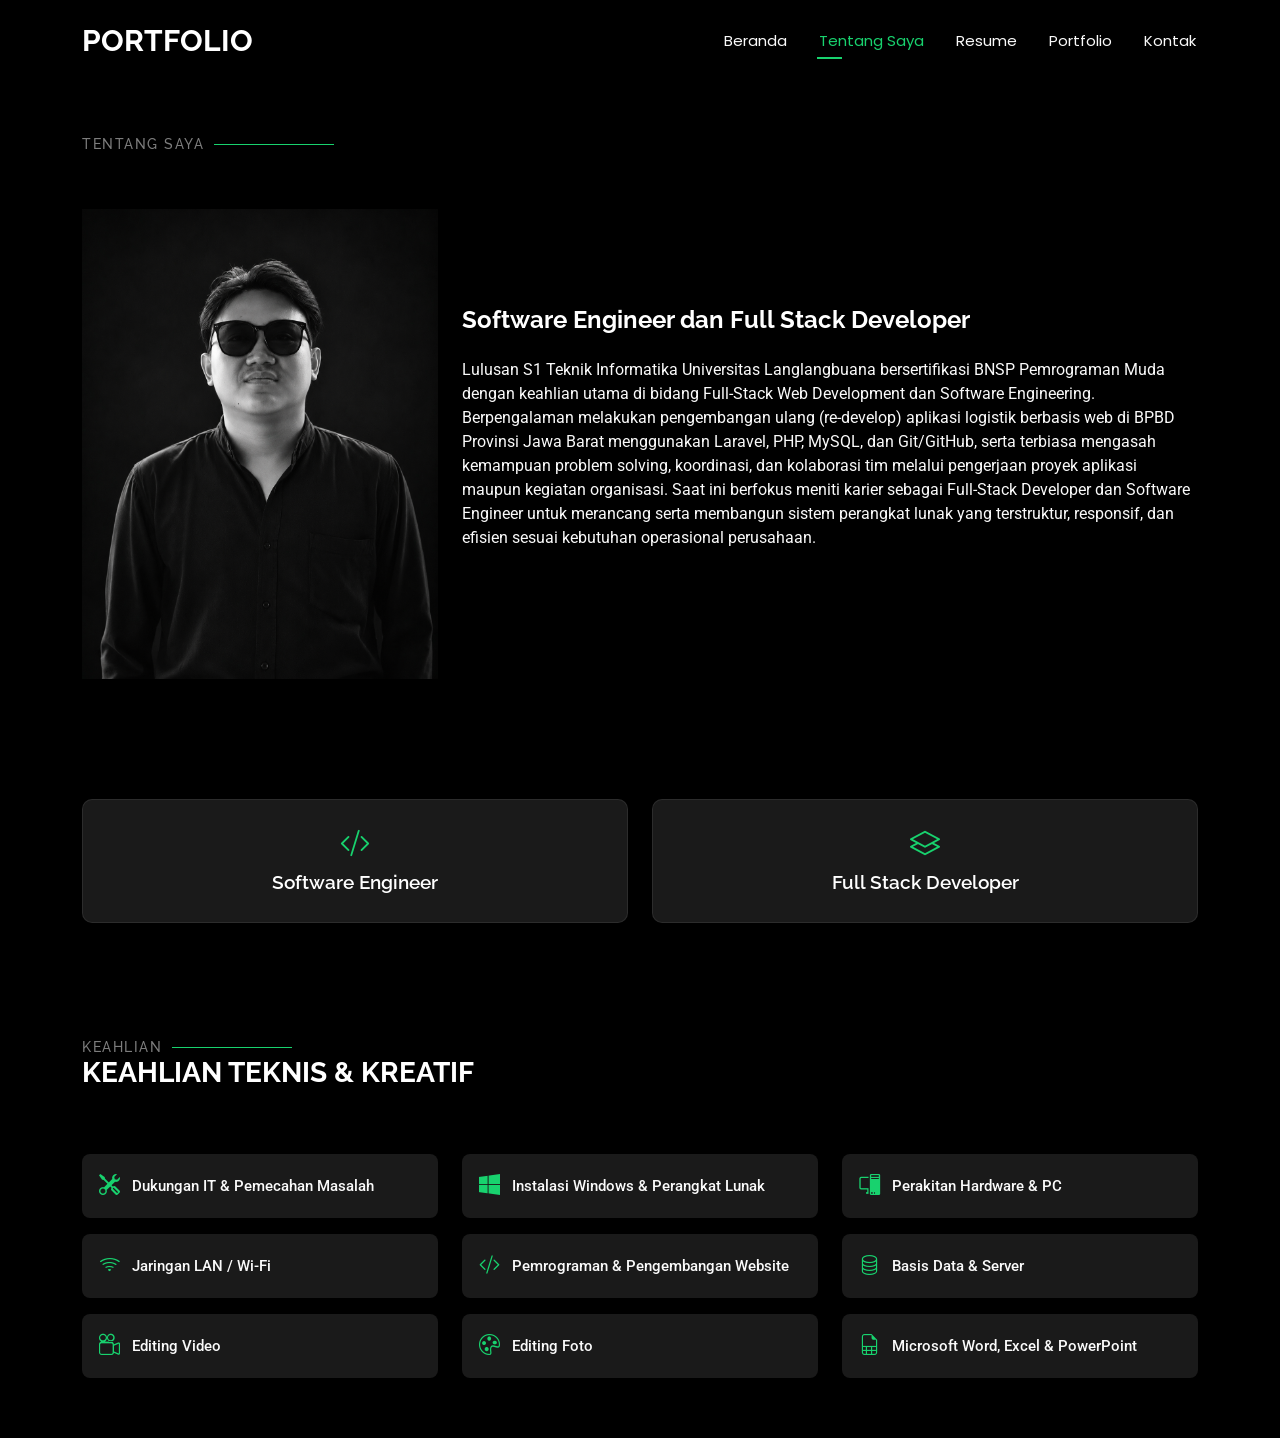
==== commit 2beb9b68: "Kontak: judul jadi Kontak, menu Beranda/Tentang Saya/Kontak di semua halaman, LinkedIn/Instagram/Git" ====
--- a/about.html
+++ b/about.html
@@ -60,11 +60,11 @@
 
         <nav id="navmenu" class="navmenu">
           <ul>
-            <li><a href="index.html">Home</a></li>
-            <li><a href="about.html" class="active">About Me</a></li>
+            <li><a href="index.html">Beranda</a></li>
+            <li><a href="about.html" class="active">Tentang Saya</a></li>
             <li><a href="resume.html">Resume</a></li>
             <li><a href="portfolio.html">Portfolio</a></li>
-            <li><a href="contact.html">Contact</a></li>
+            <li><a href="contact.html">Kontak</a></li>
           </ul>
           <i class="mobile-nav-toggle d-xl-none bi bi-list"></i>
         </nav>
